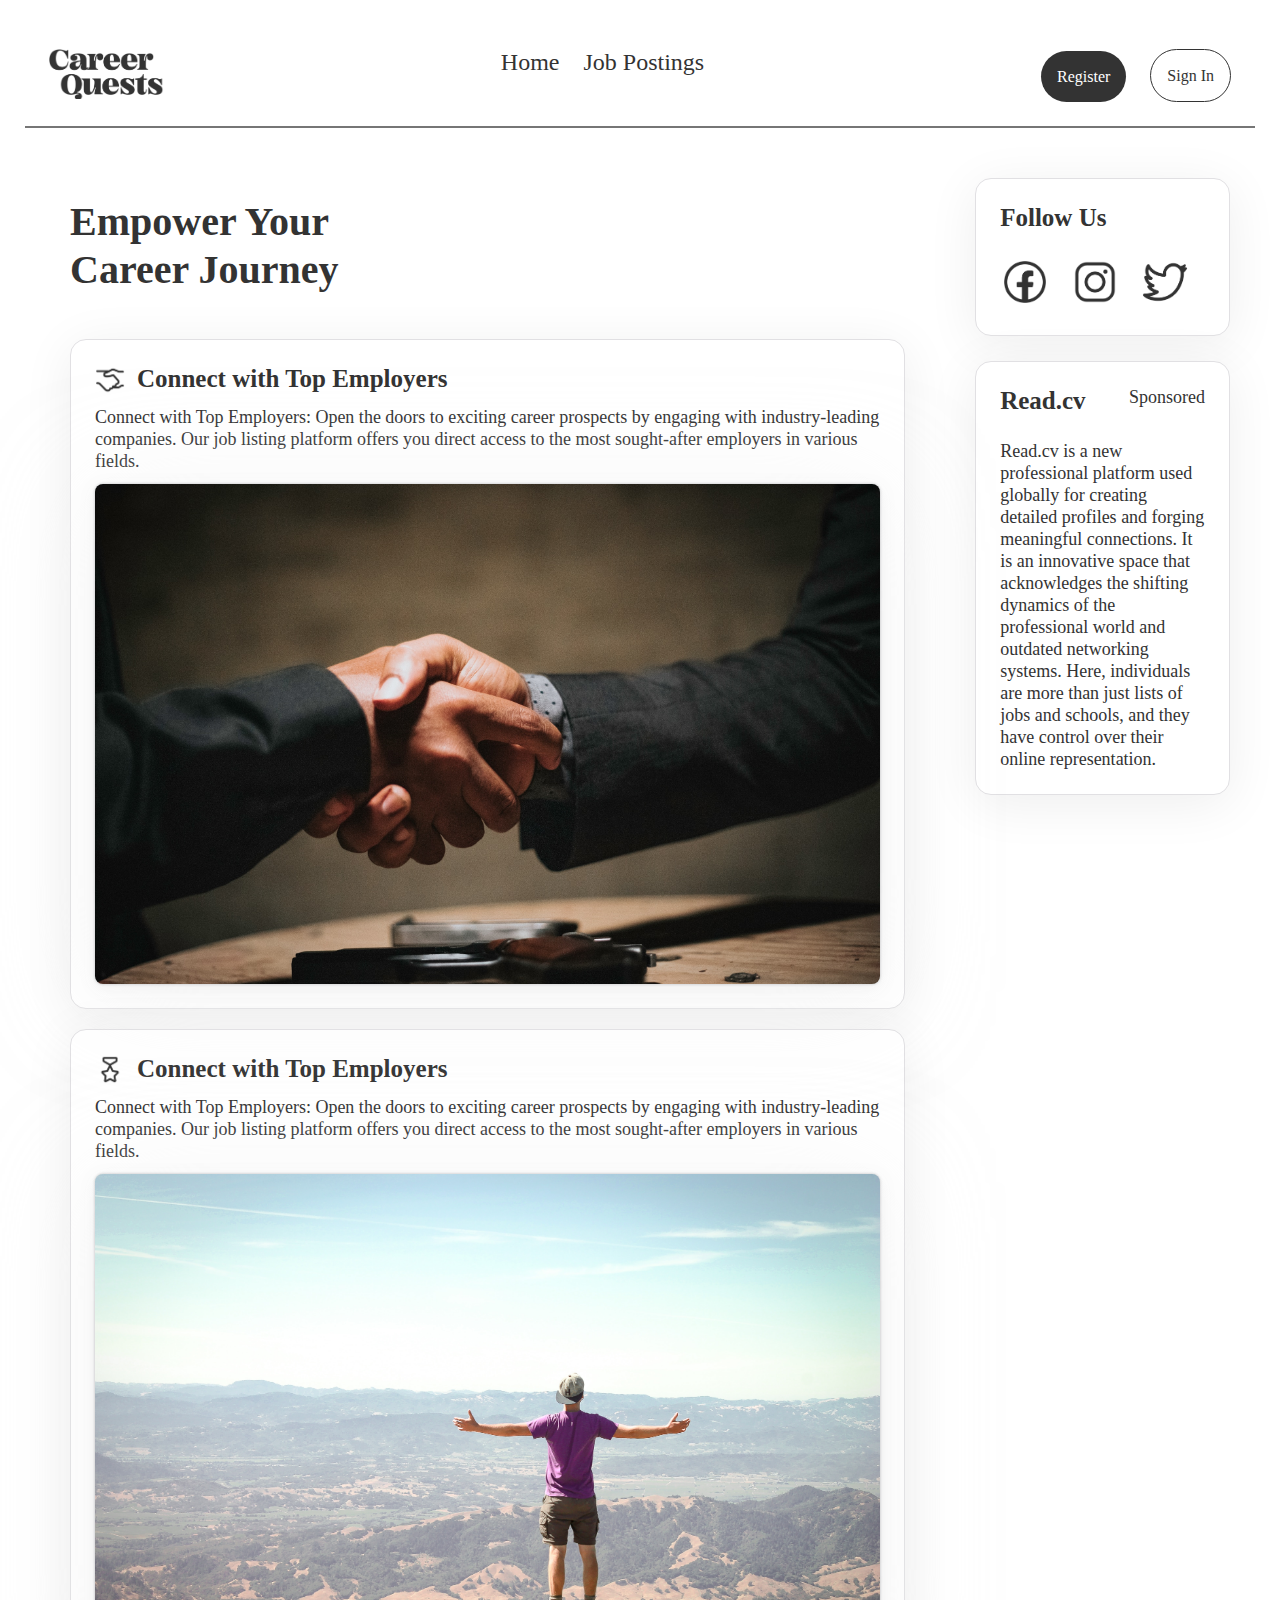
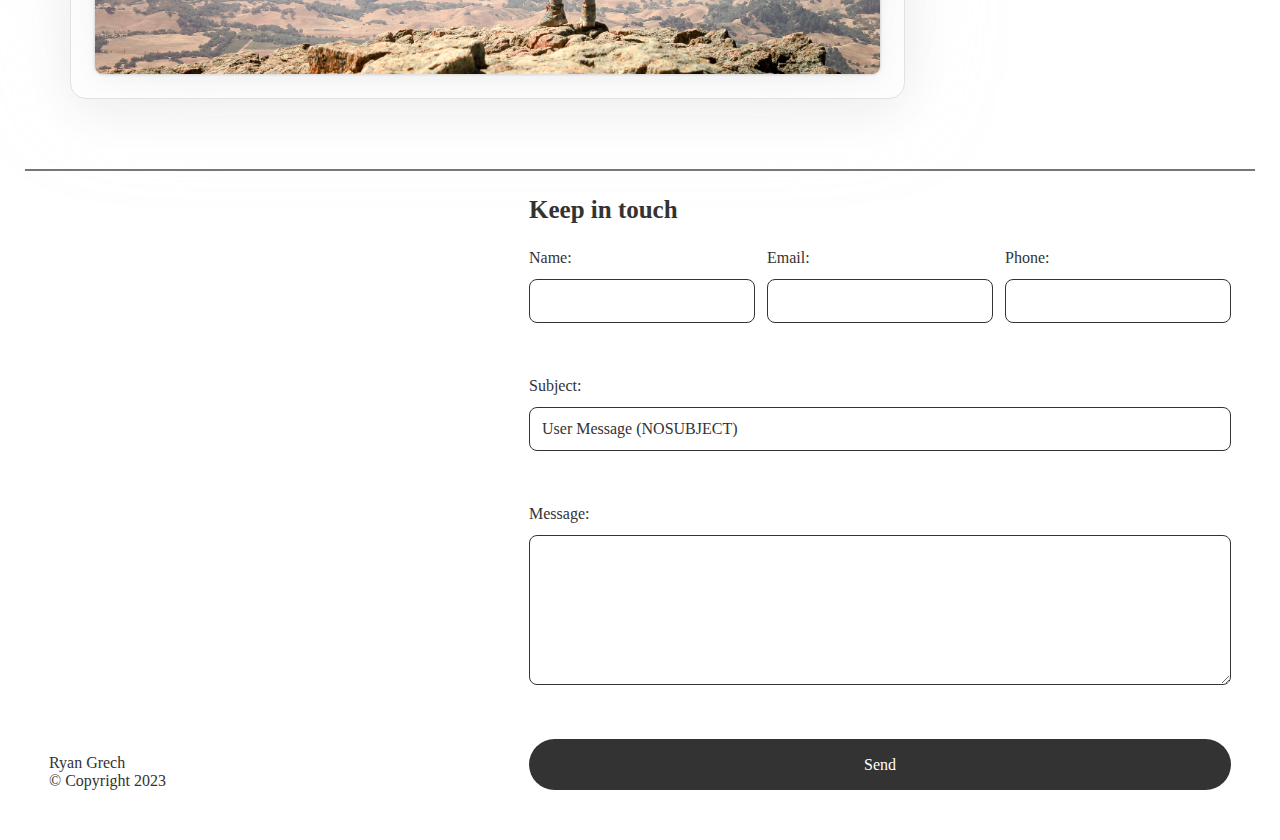
==== index.html @ bd36effa "Add files via upload" ====
<!DOCTYPE html>
<html lang="en">

<head>
    <meta charset="UTF-8">
    <meta name="viewport" content="width=device-width, initial-scale=1.0">
    <link rel="stylesheet" href="styles/styles.css">
    <title>Document</title>
</head>

<body>
    <header>
        <div id="left">
            <img src="./assets/images/Logo.png" alt="Logo">
        </div>

        <div id="centre">
            <nav>
                <ul>
                    <li><a href="index.html">Home</a></li>
                    <li><a href="pages/job_postings.html">Job Postings</a></li>
                </ul>
            </nav>
        </div>

        <div id="right">
            <button id="PrimaryButton">
                Register
            </button>
            <button id="SecondaryButton">
                Sign In
            </button>
        </div>
    </header>

    <div class="MainContainer">
        <main>
            <h1>Empower Your<br>Career Journey</h1>
            <div class="MainSection">
                <div class="BlockItem">
                    <div class="BlockText">
                        <div class="BlockHeading">
                            <img src="./assets/images/handshake.png" class="icon2" alt="Icon">
                            <h2>Connect with Top Employers</h2>
                        </div>
                        <p>
                            Connect with Top Employers: Open the doors to exciting career prospects by engaging with industry-leading companies. Our job listing platform offers you
                            direct access to the most sought-after employers in various fields.
                        </p>
                    </div>
                    <img class="BlockImage" src="./assets/images/ImageOne.jpg" alt="Two People Shaking Hands">
                </div>
                <div class="BlockItem">
                    <div class="BlockText">
                        <div class="BlockHeading">
                            <img src="./assets/images/Medal.png" class="icon2" alt="Icon">
                            <h2>Connect with Top Employers</h2>
                        </div>
                        <p>
                            Connect with Top Employers: Open the doors to exciting career prospects by engaging with industry-leading companies. Our job listing platform offers you
                            direct access to the most sought-after employers in various fields.
                        </p>
                    </div>
                    <img class="BlockImage" src="./assets/images/ImageTwo.jpg" alt="Man With Open arms Looking Arcoss A Mountain">
                </div>
            </div>
        </main>
        <aside>
            <section class="FollowUs">
                <h2>Follow Us</h2>
                <div class="SocialMedia">
                    <a href="https://www.youtube.com/watch?v=dQw4w9WgXcQ"><img src="./assets/images/Facebook.png" class="icon" alt="Facebook"></a>
                    <a href="https://www.youtube.com/watch?v=dQw4w9WgXcQ"><img src="./assets/images/Instagram.png" class="icon" alt="Instagram"></a>
                    <a href="https://www.youtube.com/watch?v=dQw4w9WgXcQ"><img src="./assets/images/Twitter.png" class="icon" alt="Twitter"></a>
                </div>
            </section>
            <section class="Advertisement">
                <div class="AdHead">
                    <h2>Read.cv</h2>
                    <p>Sponsored</p>
                </div>
                <p>Read.cv is a new professional platform used globally for creating detailed profiles and forging meaningful connections. It is an innovative space that
                    acknowledges the shifting dynamics of the professional world and outdated networking systems. Here, individuals are more than just lists of jobs and schools,
                    and they have control over their online representation.</p>
            </section>
        </aside>
    </div>

    <footer>
        <div class="copyright">
            <p>Ryan Grech<br>
                © Copyright 2023
            </p>
        </div>
        <form action="mailto:support@wdd.com" method="get" enctype="text/plain">
            <h2>Keep in touch</h2>

            <div class="top">
                <div class="formField">
                    <label for="name">Name:</label>
                    <input type="text" id="name" name="name" required><br>
                </div>
                <div class="formField">
                    <label for="email">Email:</label>
                    <input type="email" id="email" name="email" required><br>
                </div>
                <div class="formField">
                    <label for="phone">Phone:</label>
                    <input type="tel" id="phone" name="phone"><br>
                </div>
            </div>

            <div class="mid">
                <div class="formField">
                    <label for="subject">Subject:</label>
                    <input type="text" id="subject" name="subject" value="User Message (NOSUBJECT)"><br>
                </div>
            </div>

            <div class="bottom">
                <div class="formField">
                    <label for="message">Message:</label>
                    <textarea id="message" name="message" rows="6" required></textarea><br>
                </div>
            </div>
            <input type="submit" value="Send">
        </form>

    </footer>
</body>

</html>
---- styles/styles.css ----
* {
	margin: 0;
	padding: 0;
	box-sizing: border-box;
	font-family: 'Inter';
	color: #333;
}

@font-face {
	font-family: 'Okay Serif Bold';
	src: url('../fonts/Okay Serif Bold.ttf') format('tff'),
		url('../fonts/Okay Serif Bold Italic.ttf') format('tff');
	font-weight: 400;
	font-display: swap;
}

input,
textarea,
select,
button {
	-webkit-appearance: none;
	appearance: none;
	border-radius: 0;
	border: none;
	background-color: transparent;
	font-family: inherit;
	font-size: inherit;
	cursor: pointer;
}

.icon {
	height: 50px;
	width: 50px;
}

.icon2 {
	height: 30px;
	width: 30px;
}

button {
	-webkit-appearance: none;
	appearance: none;
	border: none;
	background-color: transparent;
	padding: 0;
	margin: 0;
}

body,
html {
	width: 100%;
	height: 100%;
}

body {
	display: flex;
	flex-direction: column;
	align-items: flex-start;
	padding: 25px;
	gap: 25px;
}

header {
	display: flex;
	width: 100%;
	flex-direction: row;
	align-items: flex-start;
	padding: 24px;
	gap: 24px;
	border-bottom: 2px solid #767676;
}

#left,
#centre,
#right {
	display: flex;
	flex-direction: row;
	flex-grow: 1;
	padding: 0px;
	gap: 24px;
}

#left {
	align-items: flex-start;
	justify-content: start;
}

#left img {
	width: auto;
	height: 50px;
}

#centre {
	align-items: center;
	justify-content: center;
}

nav {
	display: flex;
	flex-direction: row;
	align-items: center;
	justify-content: center;
	gap: 24px;
}

nav ul {
	display: flex;
	flex-direction: row;
	align-items: center;
	justify-content: center;
	gap: 24px;
}

nav li {
	list-style: none;
}

nav a {
	text-decoration: none;
	font-size: 1.5rem;
}

nav li:hover {
	text-decoration: underline;
}

#right {
	align-items: flex-end;
	justify-content: end;
}

#PrimaryButton {
	display: flex;
	flex-direction: column;
	align-items: flex-start;
	padding: 16px;
	background: #333333;
	border-radius: 100px;
	font-weight: 500;
	font-size: 16px;
	line-height: 19px;
	color: #ffffff;
}

#SecondaryButton {
	display: flex;
	flex-direction: column;
	align-items: flex-start;
	padding: 16px;
	border: 1.5px solid #333333;
	border-radius: 100px;
	font-weight: 500;
	font-size: 16px;
	line-height: 19px;
}

.MainContainer {
	display: flex;
	flex-direction: row;
	align-items: flex-start;
	padding: 0px;
	width: 100%;
}

main {
	display: flex;
	flex-direction: column;
	align-items: flex-start;
	padding: 45px;
	gap: 45px;
	/* background-color: red; */
	flex-grow: 1;
}

main h1 {
	font-family: 'Okay Serif Bold';
	font-weight: 700;
	font-size: 40px;
	line-height: 48px;
}

.MainSection {
	display: flex;
	flex-direction: column;
	align-items: flex-start;
	padding: 0px;
	gap: 20px;
}

.BlockItem {
	display: flex;
	flex-direction: column;
	align-items: flex-start;
	padding: 24px;
	gap: 12px;
	background: #ffffff;
	border: 1px solid #e1e0e3;
	box-shadow: 0px 8.725px 52.35px #eeeeee;
	border-radius: 16px;
}

.BlockHeading {
	display: flex;
	flex-direction: row;
	align-items: center;
	padding: 0px;
	gap: 12px;
}

h2 {
	font-family: 'Okay Serif Bold';
	font-weight: 700;
	font-size: 25px;
	line-height: 30px;
}

.BlockText {
	display: flex;
	flex-direction: column;
	align-items: flex-start;
	padding: 0px;
	gap: 12px;
	font-weight: 400;
	font-size: 18px;
	line-height: 22px;
}

.BlockImage {
	filter: drop-shadow(0px 0px 1.843px rgba(66, 71, 76, 0.32))
		drop-shadow(0px 4.362px 8.725px rgba(66, 71, 76, 0.06))
		drop-shadow(0px 8.725px 52.35px rgba(238, 238, 238, 0.5));
	border-radius: 8px;
	width: 100%;
	height: 500px;
	object-fit: cover;
}

aside {
	display: flex;
	flex-direction: column;
	align-items: flex-start;
	padding: 25px;
	gap: 25px;
	width: 45%;
	/* background-color: blue; */
}

.FollowUs {
	display: flex;
	flex-direction: column;
	align-items: flex-start;
	padding: 24px;
	gap: 24px;
	background: #ffffff;
	border: 1px solid #e1e0e3;
	box-shadow: 0px 8.725px 52.35px #eeeeee;
	border-radius: 16px;
	width: 100%;
}

.SocialMedia {
	display: flex;
	width: 100%;
	flex-direction: row;
	align-items: center;
	padding: 0px;
	gap: 20px;
}

.Advertisement {
	display: flex;
	flex-direction: column;
	align-items: flex-start;
	padding: 24px;
	gap: 24px;
	width: 100%;
	background: #ffffff;
	border: 1px solid #e1e0e3;
	box-shadow: 0px 8.725px 52.35px #eeeeee;
	border-radius: 16px;
}

.AdHead {
	display: flex;
	flex-direction: row;
	justify-content: space-between;
	align-items: flex-start;
	padding: 0px;
	width: 100%;
	gap: 24px;
}

.Advertisement p {
	font-size: 18px;
	line-height: 22px;
}

footer {
	display: flex;
	flex-direction: row;
	justify-content: space-between;
	align-items: flex-end;
	padding: 24px;
	padding-bottom: 50px;
	background: #ffffff;
	border-top: 2px solid #767676;
	width: 100%;
}

form {
	display: flex;
	flex-direction: column;
	align-items: flex-start;
	padding: 0px;
	gap: 24px;
}

.formField {
	display: flex;
	flex-direction: column;
	align-items: flex-start;
	padding: 0px;
	gap: 12px;
	width: 100%;
}

.top {
	display: flex;
	flex-direction: row;
	align-items: flex-start;
	padding: 0px;
	gap: 12px;
}

.mid,
.bottom {
	width: 100%;
}

input,
textarea {
	display: flex;
	flex-direction: row;
	align-items: flex-start;
	padding: 12px;
	gap: 12px;
	background: #ffffff;
	border: 1.5px solid #333333;
	border-radius: 8px;
	resize: vertical;
	width: 100%;
}

textarea {
	min-height: 150px;
}

input[type='submit'] {
	display: flex;
	flex-direction: row;
	align-items: center;
	justify-content: center;
	padding: 16px;
	background: #333333;
	border-radius: 100px;
	font-weight: 500;
	font-size: 16px;
	line-height: 19px;
	color: #ffffff;
	border: none;
}
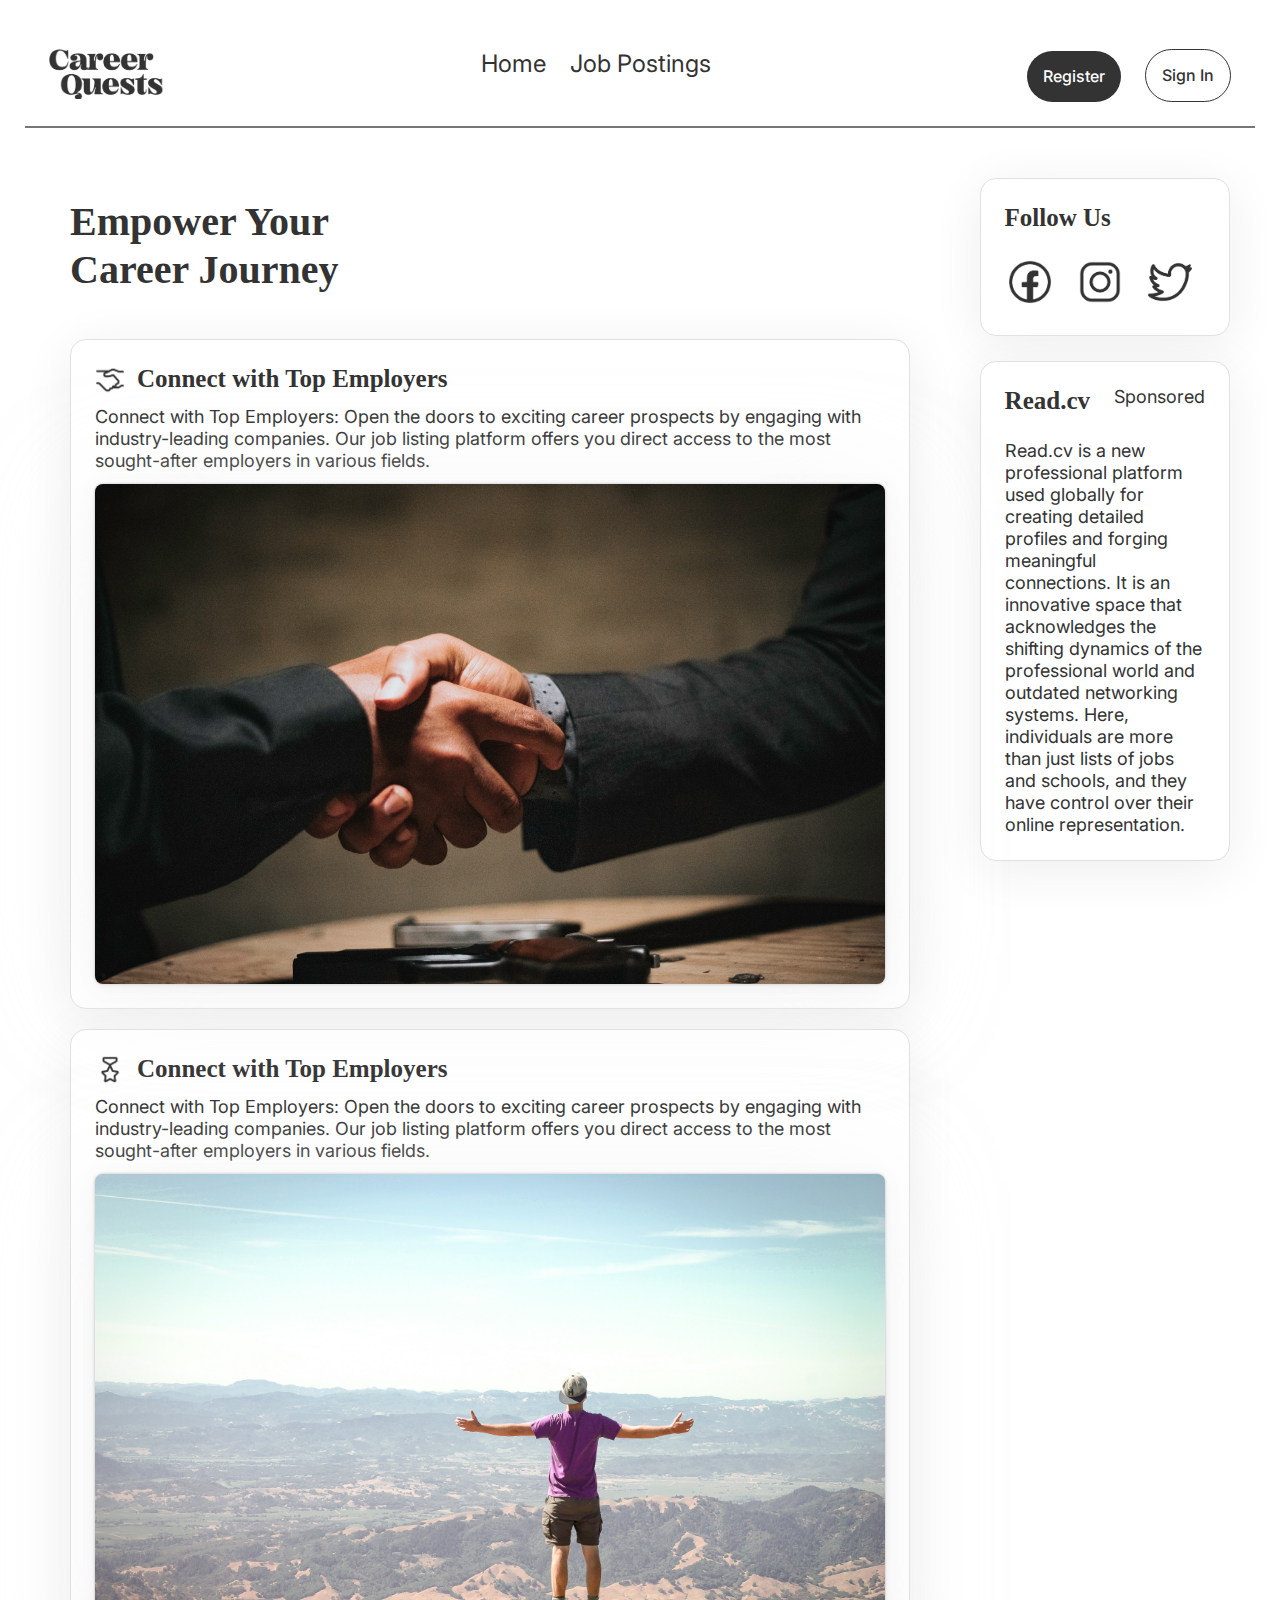
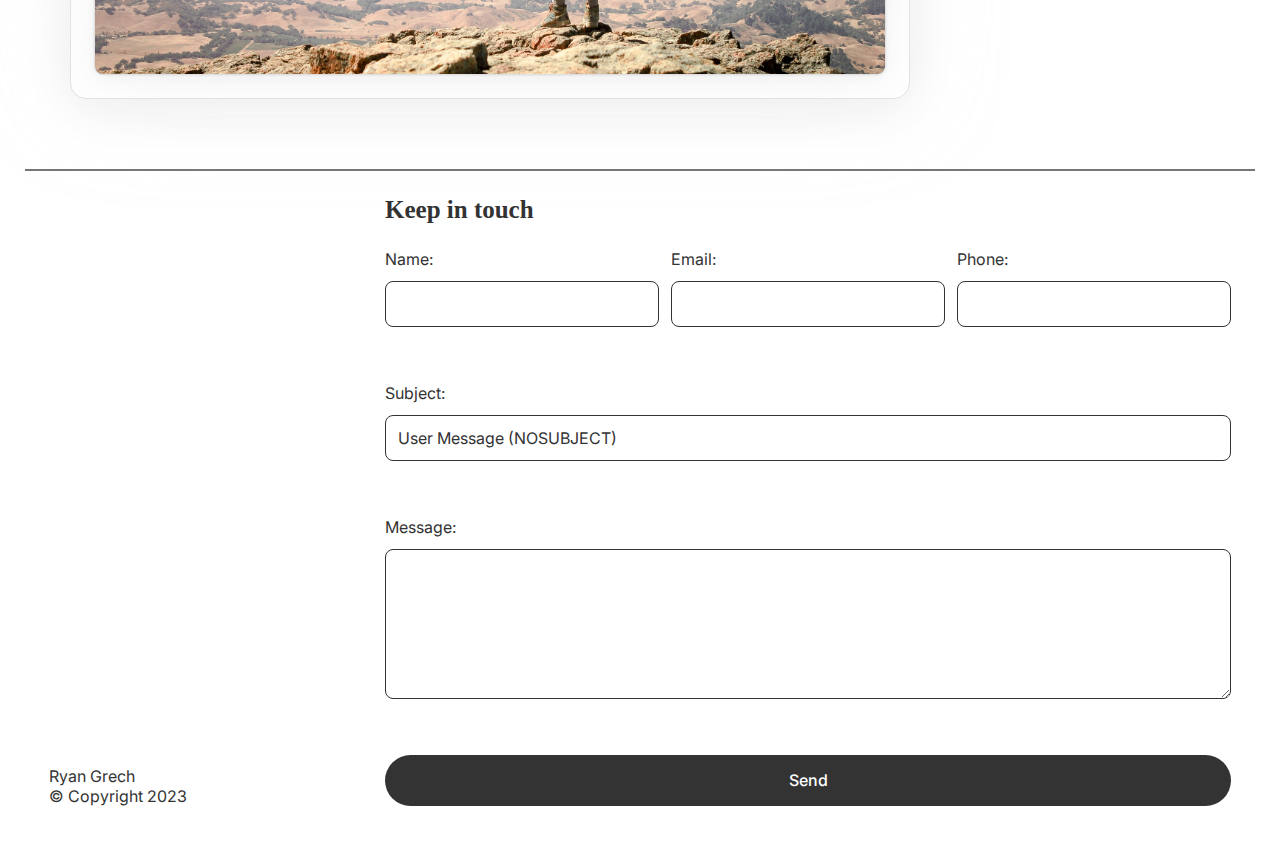
==== commit 772bca1b: "Update index.html" ====
--- a/index.html
+++ b/index.html
@@ -5,7 +5,10 @@
     <meta charset="UTF-8">
     <meta name="viewport" content="width=device-width, initial-scale=1.0">
     <link rel="stylesheet" href="styles/styles.css">
-    <title>Document</title>
+    <link rel="preconnect" href="https://fonts.googleapis.com">
+    <link rel="preconnect" href="https://fonts.gstatic.com" crossorigin>
+    <link href="https://fonts.googleapis.com/css2?family=Inter:wght@100;200;300;400;500;600;700;800;900&display=swap" rel="stylesheet">
+    <title>Job Finder</title>
 </head>
 
 <body>
@@ -129,4 +132,4 @@
     </footer>
 </body>
 
-</html>+</html>
--- a/styles/styles.css
+++ b/styles/styles.css
@@ -8,10 +8,10 @@
 
 @font-face {
 	font-family: 'Okay Serif Bold';
-	src: url('../fonts/Okay Serif Bold.ttf') format('tff'),
-		url('../fonts/Okay Serif Bold Italic.ttf') format('tff');
+	src: url('../fonts/Okay Serif Bold.woff') format('woff'),
+		url('../fonts/Okay Serif Bold Italic.woff') format('woff');
 	font-weight: 400;
-	font-display: swap;
+	font-display: fallback;
 }
 
 input,
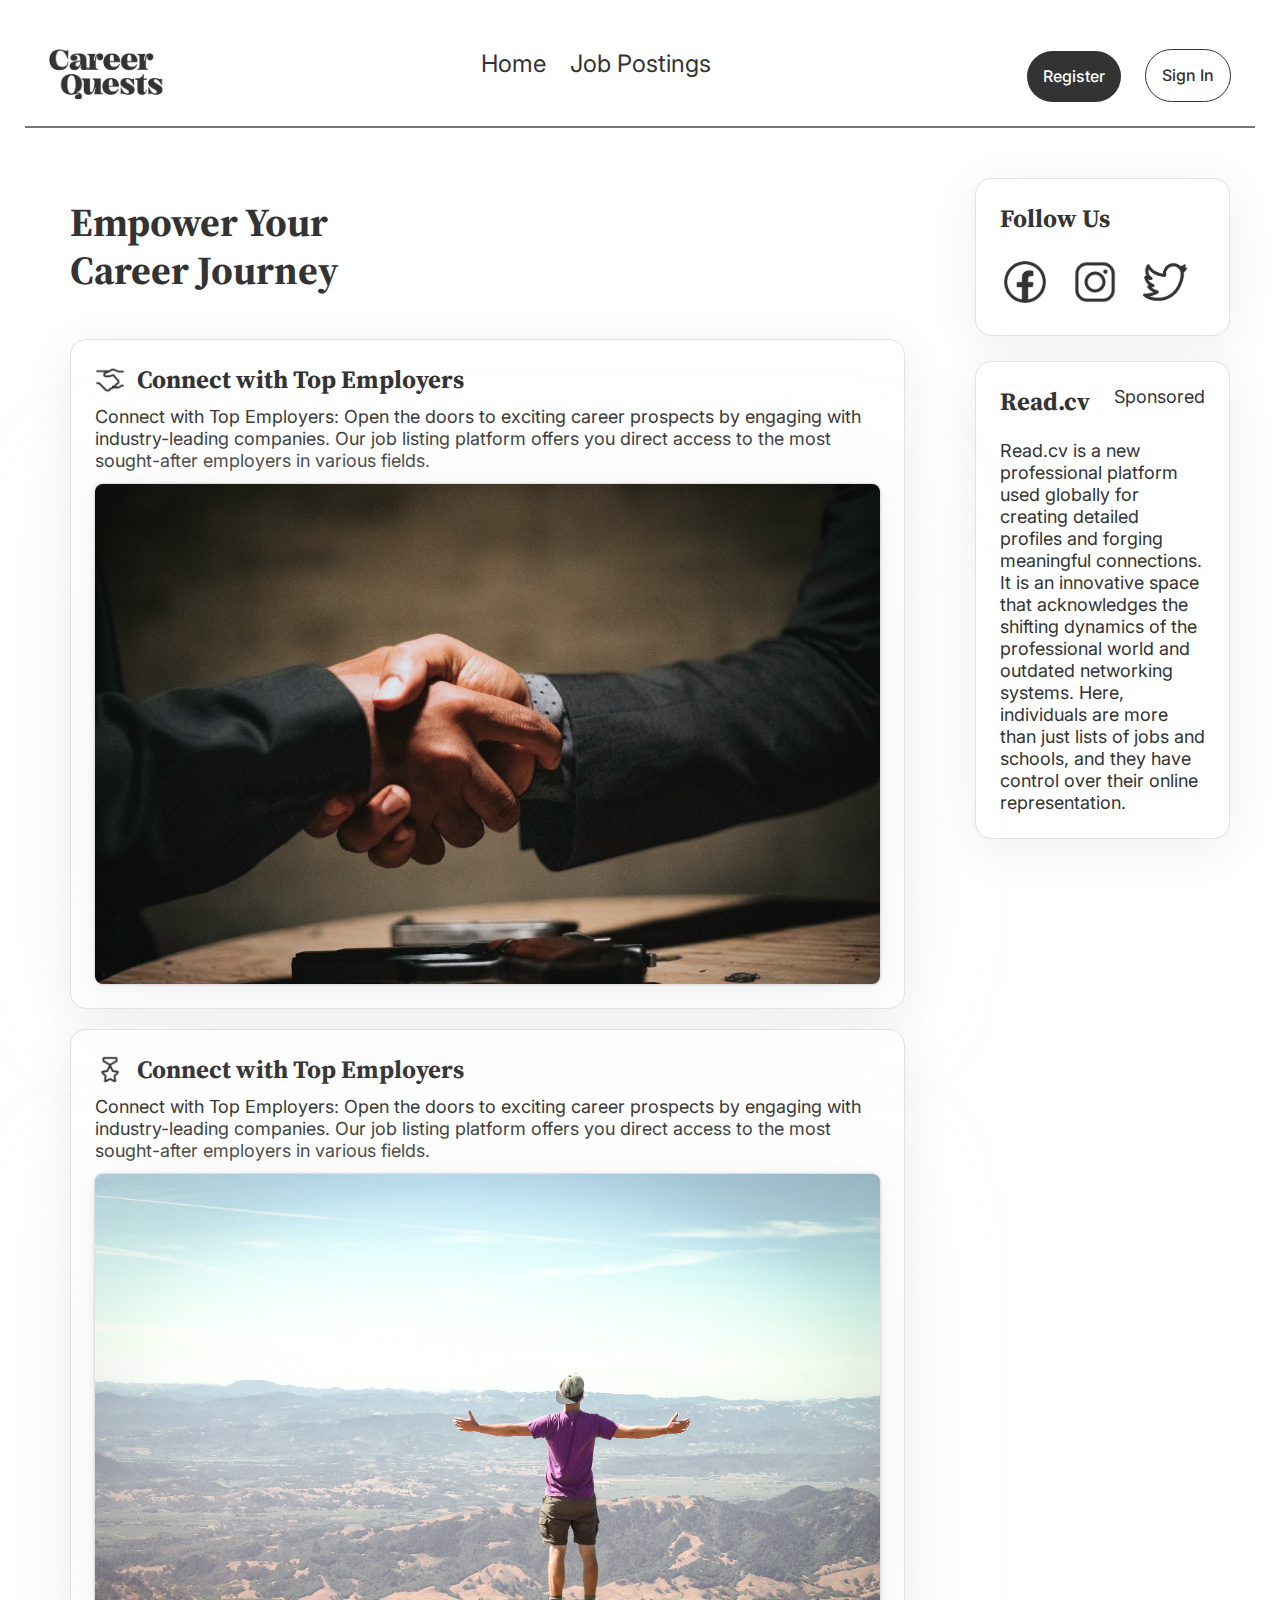
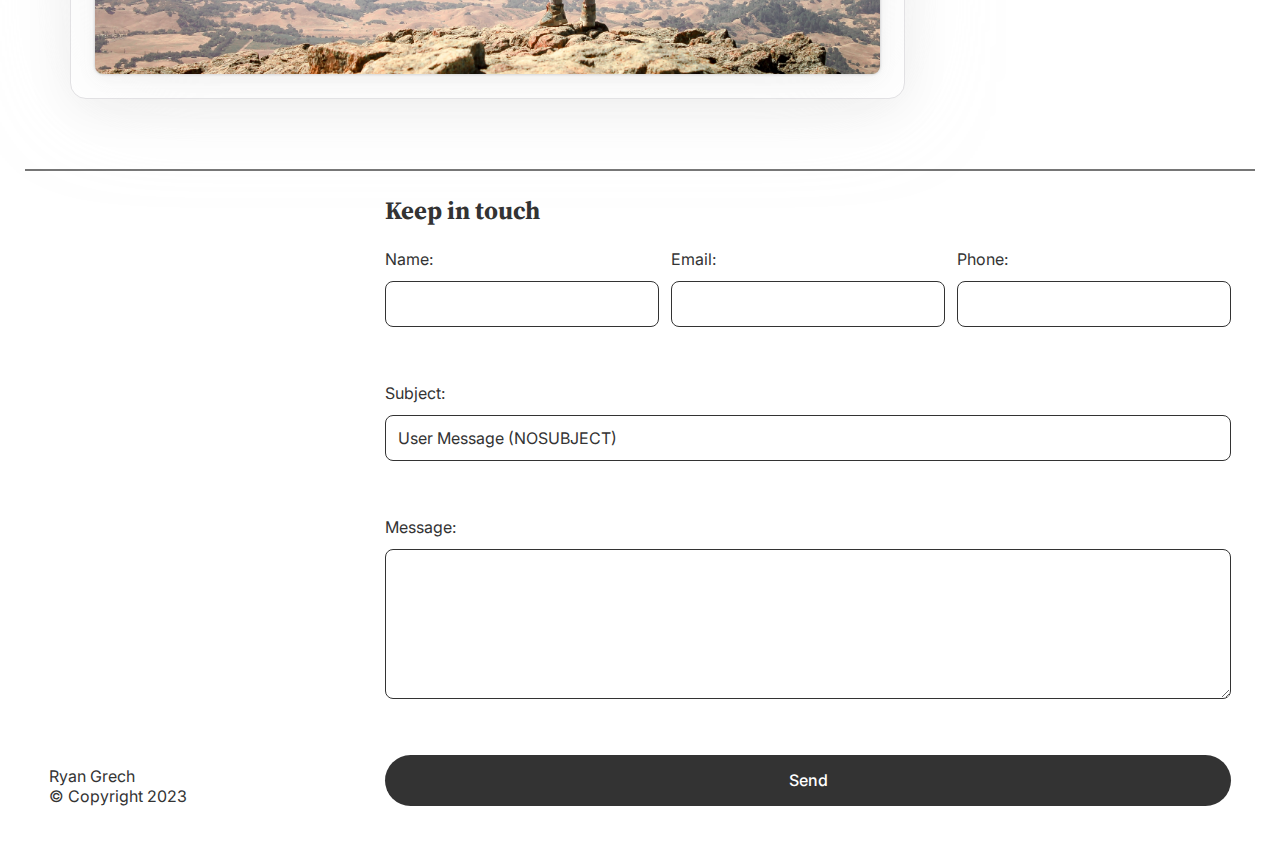
==== commit fcbbd226: "Update index.html" ====
--- a/index.html
+++ b/index.html
@@ -7,7 +7,7 @@
     <link rel="stylesheet" href="styles/styles.css">
     <link rel="preconnect" href="https://fonts.googleapis.com">
     <link rel="preconnect" href="https://fonts.gstatic.com" crossorigin>
-    <link href="https://fonts.googleapis.com/css2?family=Inter:wght@100;200;300;400;500;600;700;800;900&display=swap" rel="stylesheet">
+    <link href="https://fonts.googleapis.com/css2?family=Inter:wght@100;200;300;400;500;600;700;800;900&family=Source+Serif+Pro:ital,wght@0,200;0,300;0,400;0,600;0,700;0,900;1,200;1,300;1,400;1,600;1,700;1,900&display=swap" rel="stylesheet">    
     <title>Job Finder</title>
 </head>
 
--- a/styles/styles.css
+++ b/styles/styles.css
@@ -4,14 +4,6 @@
 	box-sizing: border-box;
 	font-family: 'Inter';
 	color: #333;
-}
-
-@font-face {
-	font-family: 'Okay Serif Bold';
-	src: url('../fonts/Okay Serif Bold.woff') format('woff'),
-		url('../fonts/Okay Serif Bold Italic.woff') format('woff');
-	font-weight: 400;
-	font-display: fallback;
 }
 
 input,
@@ -169,12 +161,11 @@
 	align-items: flex-start;
 	padding: 45px;
 	gap: 45px;
-	/* background-color: red; */
 	flex-grow: 1;
 }
 
 main h1 {
-	font-family: 'Okay Serif Bold';
+	font-family: 'Source Serif Pro', serif;
 	font-weight: 700;
 	font-size: 40px;
 	line-height: 48px;
@@ -209,7 +200,7 @@
 }
 
 h2 {
-	font-family: 'Okay Serif Bold';
+	font-family: 'Source Serif Pro', serif;
 	font-weight: 700;
 	font-size: 25px;
 	line-height: 30px;
